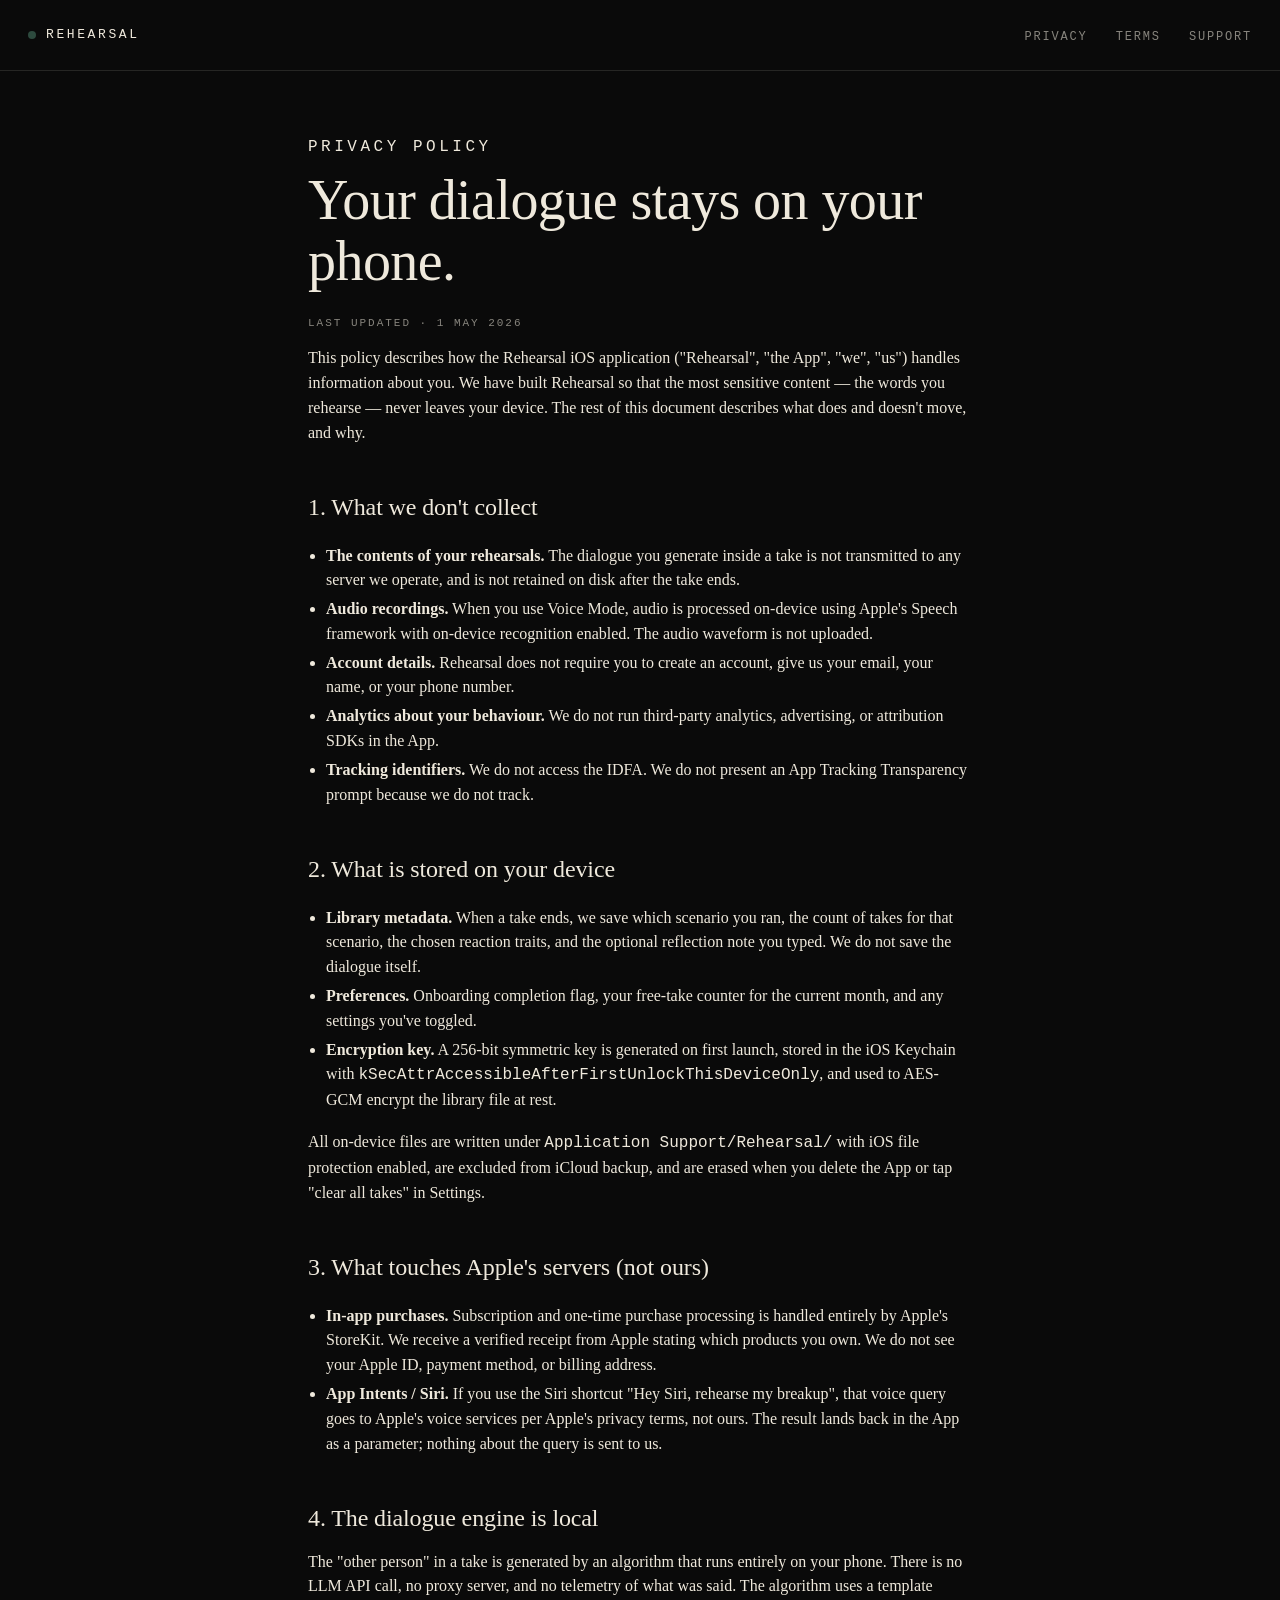
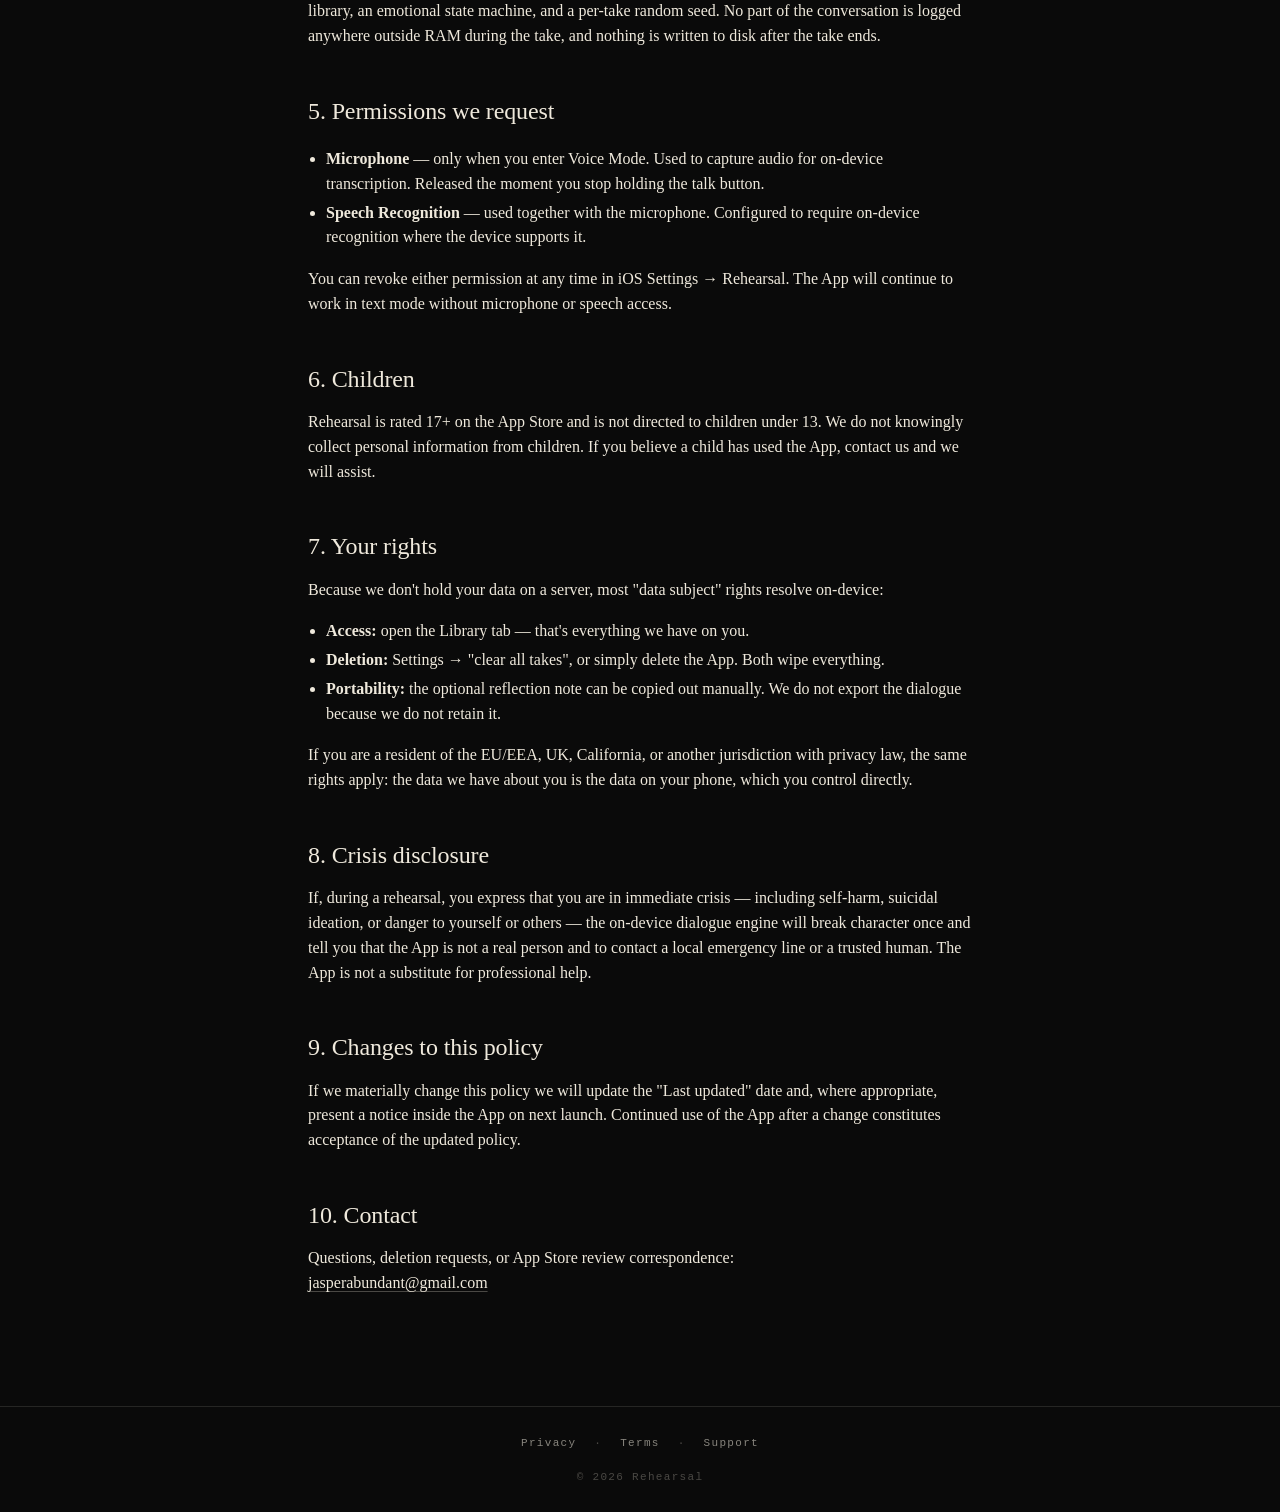
==== docs/privacy.html @ a245a1c9 "Rehearsal · privacy / terms / support pages for App Store review" ====
<!doctype html>
<html lang="en">
<head>
<meta charset="utf-8">
<meta name="viewport" content="width=device-width, initial-scale=1">
<title>Privacy Policy · Rehearsal</title>
<meta name="description" content="Privacy policy for the Rehearsal iOS app. Local-first. No cloud storage of dialogue.">
<link rel="stylesheet" href="style.css">
</head>
<body>

<header class="top">
  <a href="./" class="brand"><span class="dot"></span>rehearsal</a>
  <nav>
    <a href="privacy.html">Privacy</a>
    <a href="terms.html">Terms</a>
    <a href="support.html">Support</a>
  </nav>
</header>

<div class="wrap legal">

  <p class="eyebrow">privacy policy</p>
  <h1 class="headline">Your dialogue stays on your phone.</h1>
  <p class="updated">Last updated · 1 May 2026</p>

  <p>This policy describes how the Rehearsal iOS application ("Rehearsal", "the App", "we", "us") handles information about you. We have built Rehearsal so that the most sensitive content — the words you rehearse — never leaves your device. The rest of this document describes what does and doesn't move, and why.</p>

  <h2>1. What we don't collect</h2>
  <ul>
    <li><strong>The contents of your rehearsals.</strong> The dialogue you generate inside a take is not transmitted to any server we operate, and is not retained on disk after the take ends.</li>
    <li><strong>Audio recordings.</strong> When you use Voice Mode, audio is processed on-device using Apple's Speech framework with on-device recognition enabled. The audio waveform is not uploaded.</li>
    <li><strong>Account details.</strong> Rehearsal does not require you to create an account, give us your email, your name, or your phone number.</li>
    <li><strong>Analytics about your behaviour.</strong> We do not run third-party analytics, advertising, or attribution SDKs in the App.</li>
    <li><strong>Tracking identifiers.</strong> We do not access the IDFA. We do not present an App Tracking Transparency prompt because we do not track.</li>
  </ul>

  <h2>2. What is stored on your device</h2>
  <ul>
    <li><strong>Library metadata.</strong> When a take ends, we save which scenario you ran, the count of takes for that scenario, the chosen reaction traits, and the optional reflection note you typed. We do not save the dialogue itself.</li>
    <li><strong>Preferences.</strong> Onboarding completion flag, your free-take counter for the current month, and any settings you've toggled.</li>
    <li><strong>Encryption key.</strong> A 256-bit symmetric key is generated on first launch, stored in the iOS Keychain with <code>kSecAttrAccessibleAfterFirstUnlockThisDeviceOnly</code>, and used to AES-GCM encrypt the library file at rest.</li>
  </ul>
  <p class="dim">All on-device files are written under <code>Application Support/Rehearsal/</code> with iOS file protection enabled, are excluded from iCloud backup, and are erased when you delete the App or tap "clear all takes" in Settings.</p>

  <h2>3. What touches Apple's servers (not ours)</h2>
  <ul>
    <li><strong>In-app purchases.</strong> Subscription and one-time purchase processing is handled entirely by Apple's StoreKit. We receive a verified receipt from Apple stating which products you own. We do not see your Apple ID, payment method, or billing address.</li>
    <li><strong>App Intents / Siri.</strong> If you use the Siri shortcut "Hey Siri, rehearse my breakup", that voice query goes to Apple's voice services per Apple's privacy terms, not ours. The result lands back in the App as a parameter; nothing about the query is sent to us.</li>
  </ul>

  <h2>4. The dialogue engine is local</h2>
  <p>The "other person" in a take is generated by an algorithm that runs entirely on your phone. There is no LLM API call, no proxy server, and no telemetry of what was said. The algorithm uses a template library, an emotional state machine, and a per-take random seed. No part of the conversation is logged anywhere outside RAM during the take, and nothing is written to disk after the take ends.</p>

  <h2>5. Permissions we request</h2>
  <ul>
    <li><strong>Microphone</strong> — only when you enter Voice Mode. Used to capture audio for on-device transcription. Released the moment you stop holding the talk button.</li>
    <li><strong>Speech Recognition</strong> — used together with the microphone. Configured to require on-device recognition where the device supports it.</li>
  </ul>
  <p>You can revoke either permission at any time in iOS Settings → Rehearsal. The App will continue to work in text mode without microphone or speech access.</p>

  <h2>6. Children</h2>
  <p>Rehearsal is rated 17+ on the App Store and is not directed to children under 13. We do not knowingly collect personal information from children. If you believe a child has used the App, contact us and we will assist.</p>

  <h2>7. Your rights</h2>
  <p>Because we don't hold your data on a server, most "data subject" rights resolve on-device:</p>
  <ul>
    <li><strong>Access:</strong> open the Library tab — that's everything we have on you.</li>
    <li><strong>Deletion:</strong> Settings → "clear all takes", or simply delete the App. Both wipe everything.</li>
    <li><strong>Portability:</strong> the optional reflection note can be copied out manually. We do not export the dialogue because we do not retain it.</li>
  </ul>
  <p>If you are a resident of the EU/EEA, UK, California, or another jurisdiction with privacy law, the same rights apply: the data we have about you is the data on your phone, which you control directly.</p>

  <h2>8. Crisis disclosure</h2>
  <p>If, during a rehearsal, you express that you are in immediate crisis — including self-harm, suicidal ideation, or danger to yourself or others — the on-device dialogue engine will break character once and tell you that the App is not a real person and to contact a local emergency line or a trusted human. The App is not a substitute for professional help.</p>

  <h2>9. Changes to this policy</h2>
  <p>If we materially change this policy we will update the "Last updated" date and, where appropriate, present a notice inside the App on next launch. Continued use of the App after a change constitutes acceptance of the updated policy.</p>

  <h2>10. Contact</h2>
  <p>Questions, deletion requests, or App Store review correspondence:<br>
  <a href="mailto:jasperabundant@gmail.com">jasperabundant@gmail.com</a></p>

</div>

<footer class="bottom">
  <a href="privacy.html">Privacy</a> ·
  <a href="terms.html">Terms</a> ·
  <a href="support.html">Support</a>
  <br><br>
  © 2026 Rehearsal
</footer>

</body>
</html>
---- docs/style.css ----
/* Rehearsal · stage theme */
:root {
  --stage:        #0A0A0A;
  --cream:        #EFE9DC;
  --cream-dim:    rgba(239, 233, 220, 0.55);
  --cream-faint:  rgba(239, 233, 220, 0.28);
  --hairline:     rgba(239, 233, 220, 0.12);
  --house-red:    #8B2A2A;
  --curtain:      #2D4A3E;
}

* { box-sizing: border-box; }

html, body {
  margin: 0;
  padding: 0;
  background: var(--stage);
  color: var(--cream);
  font-family: -apple-system, BlinkMacSystemFont, "Segoe UI", "New York",
               Charter, Cambria, Georgia, serif;
  font-size: 17px;
  line-height: 1.55;
  -webkit-font-smoothing: antialiased;
  -moz-osx-font-smoothing: grayscale;
}

a {
  color: var(--cream);
  text-decoration: underline;
  text-underline-offset: 3px;
  text-decoration-color: var(--cream-faint);
}
a:hover { text-decoration-color: var(--cream); }

.mono {
  font-family: ui-monospace, "SF Mono", Menlo, Consolas, monospace;
  letter-spacing: 0.06em;
}

.serif {
  font-family: "New York", Charter, Cambria, Georgia, serif;
}

.eyebrow {
  font-family: ui-monospace, "SF Mono", Menlo, Consolas, monospace;
  font-size: 11px;
  letter-spacing: 0.22em;
  text-transform: uppercase;
  color: var(--cream-dim);
  margin: 0 0 10px;
}

.wrap {
  max-width: 720px;
  margin: 0 auto;
  padding: 64px 28px 96px;
}

.wrap-wide {
  max-width: 880px;
  margin: 0 auto;
  padding: 64px 28px 96px;
}

/* ── Top nav ── */

header.top {
  display: flex;
  align-items: center;
  justify-content: space-between;
  padding: 22px 28px;
  border-bottom: 0.5px solid var(--hairline);
}
header.top .brand {
  display: flex;
  align-items: center;
  gap: 10px;
  font-family: ui-monospace, "SF Mono", Menlo, Consolas, monospace;
  font-size: 13px;
  letter-spacing: 0.2em;
  text-transform: uppercase;
  color: var(--cream);
  text-decoration: none;
}
header.top .brand .dot {
  width: 8px; height: 8px;
  background: var(--curtain);
  border-radius: 50%;
}
header.top nav a {
  font-family: ui-monospace, "SF Mono", Menlo, Consolas, monospace;
  font-size: 12px;
  letter-spacing: 0.15em;
  text-transform: uppercase;
  color: var(--cream-dim);
  margin-left: 24px;
  text-decoration: none;
}
header.top nav a:hover { color: var(--cream); }

/* ── Headlines ── */

h1.headline {
  font-family: "New York", Charter, Cambria, Georgia, serif;
  font-weight: 400;
  font-size: clamp(36px, 5vw, 56px);
  line-height: 1.08;
  letter-spacing: -0.01em;
  margin: 0 0 24px;
}

h2 {
  font-family: "New York", Charter, Cambria, Georgia, serif;
  font-weight: 400;
  font-size: 24px;
  margin: 48px 0 12px;
  letter-spacing: -0.005em;
}

h3 {
  font-family: ui-monospace, "SF Mono", Menlo, Consolas, monospace;
  font-size: 11px;
  letter-spacing: 0.22em;
  text-transform: uppercase;
  color: var(--cream-dim);
  margin: 32px 0 8px;
}

p { margin: 0 0 14px; color: var(--cream); }
p.dim { color: var(--cream-dim); }

ul { padding-left: 18px; }
li { margin: 4px 0; }

hr {
  border: 0;
  height: 0.5px;
  background: var(--hairline);
  margin: 40px 0;
}

/* ── Hero ── */

.hero {
  text-align: center;
  padding: 96px 24px 56px;
  position: relative;
  overflow: hidden;
}
.hero .spotlight {
  position: absolute;
  inset: 0;
  background:
    radial-gradient(ellipse 50% 38% at 50% 30%,
      rgba(239,233,220,0.10), rgba(239,233,220,0) 70%);
  pointer-events: none;
}
.hero .tag {
  font-family: ui-monospace, "SF Mono", Menlo, Consolas, monospace;
  font-size: 11px;
  letter-spacing: 0.32em;
  text-transform: uppercase;
  color: var(--cream-dim);
  margin: 0 0 20px;
}
.hero h1 {
  font-family: "New York", Charter, Cambria, Georgia, serif;
  font-weight: 400;
  font-size: clamp(40px, 6vw, 72px);
  line-height: 1.05;
  margin: 0 0 16px;
  letter-spacing: -0.015em;
}
.hero .sub {
  font-size: 18px;
  color: var(--cream-dim);
  max-width: 480px;
  margin: 0 auto 28px;
}

/* ── Buttons ── */

.btn {
  display: inline-block;
  padding: 14px 24px;
  font-family: ui-monospace, "SF Mono", Menlo, Consolas, monospace;
  font-size: 13px;
  letter-spacing: 0.16em;
  text-transform: lowercase;
  text-decoration: none;
  border: 1px solid var(--cream);
  color: var(--cream);
  border-radius: 4px;
  transition: background 0.15s, color 0.15s;
}
.btn:hover { background: var(--cream); color: var(--stage); }
.btn.primary { background: var(--cream); color: var(--stage); }
.btn.primary:hover { background: transparent; color: var(--cream); }

/* ── Cards ── */

.cards {
  display: grid;
  grid-template-columns: repeat(auto-fit, minmax(240px, 1fr));
  gap: 12px;
  margin: 32px 0;
}
.card {
  border: 0.5px solid var(--hairline);
  border-radius: 8px;
  padding: 22px;
}
.card .num {
  font-family: ui-monospace, "SF Mono", Menlo, Consolas, monospace;
  font-size: 10px;
  letter-spacing: 0.2em;
  color: var(--cream-dim);
  margin-bottom: 14px;
}
.card .title {
  font-family: "New York", Charter, Cambria, Georgia, serif;
  font-size: 20px;
  margin: 0;
}
.card p {
  font-size: 14px;
  color: var(--cream-dim);
  margin: 8px 0 0;
}

/* ── Footer ── */

footer.bottom {
  border-top: 0.5px solid var(--hairline);
  padding: 28px;
  font-family: ui-monospace, "SF Mono", Menlo, Consolas, monospace;
  font-size: 11px;
  letter-spacing: 0.12em;
  color: var(--cream-faint);
  text-align: center;
}
footer.bottom a {
  color: var(--cream-dim);
  margin: 0 10px;
  text-decoration: none;
}
footer.bottom a:hover { color: var(--cream); }

/* ── Long-form legal text ── */

.legal p, .legal li { font-size: 16px; color: var(--cream); }
.legal h2 { margin-top: 44px; }
.legal .updated {
  font-family: ui-monospace, "SF Mono", Menlo, Consolas, monospace;
  font-size: 11px;
  letter-spacing: 0.18em;
  color: var(--cream-dim);
  text-transform: uppercase;
}

/* ── Tables (for plan list) ── */

table.plans {
  width: 100%;
  border-collapse: collapse;
  margin: 16px 0 24px;
}
table.plans td, table.plans th {
  padding: 12px 8px;
  text-align: left;
  border-bottom: 0.5px solid var(--hairline);
  font-size: 14px;
}
table.plans th {
  font-family: ui-monospace, "SF Mono", Menlo, Consolas, monospace;
  font-size: 10px;
  letter-spacing: 0.2em;
  text-transform: uppercase;
  color: var(--cream-dim);
  font-weight: 400;
}
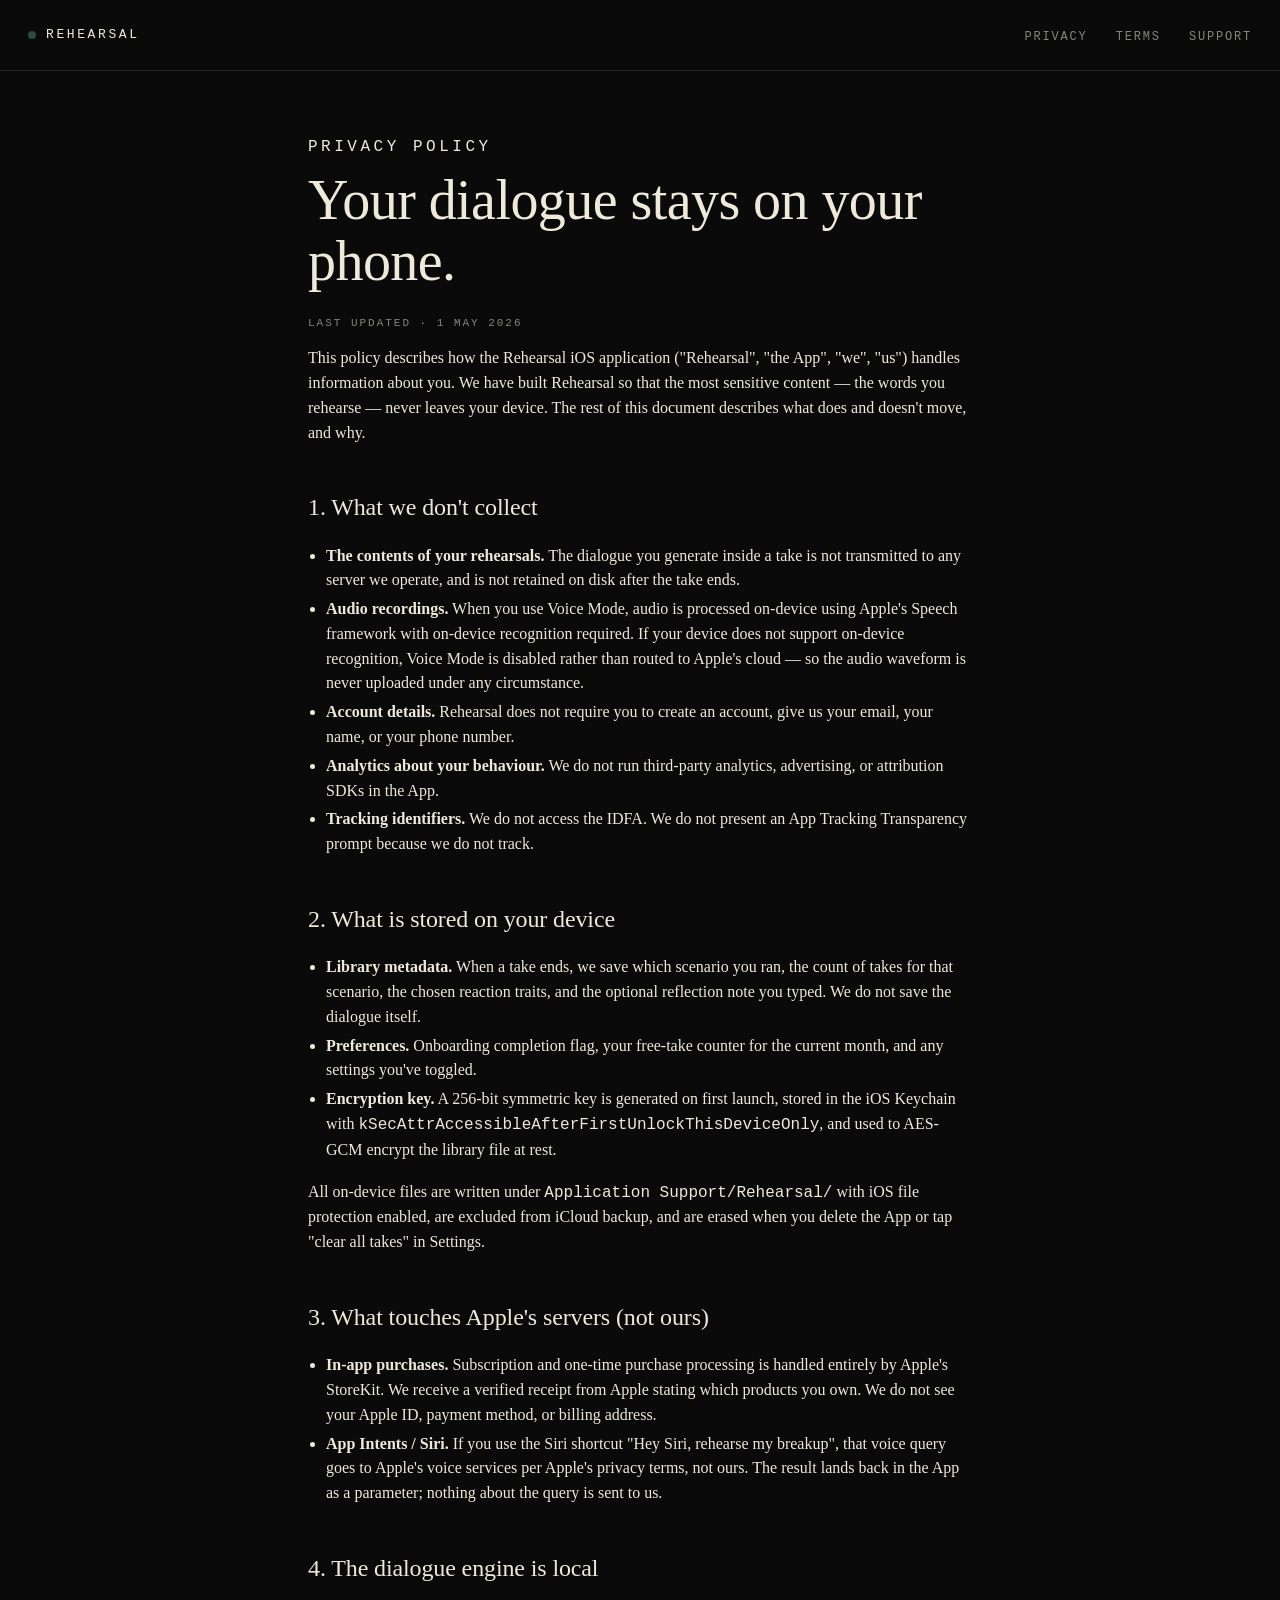
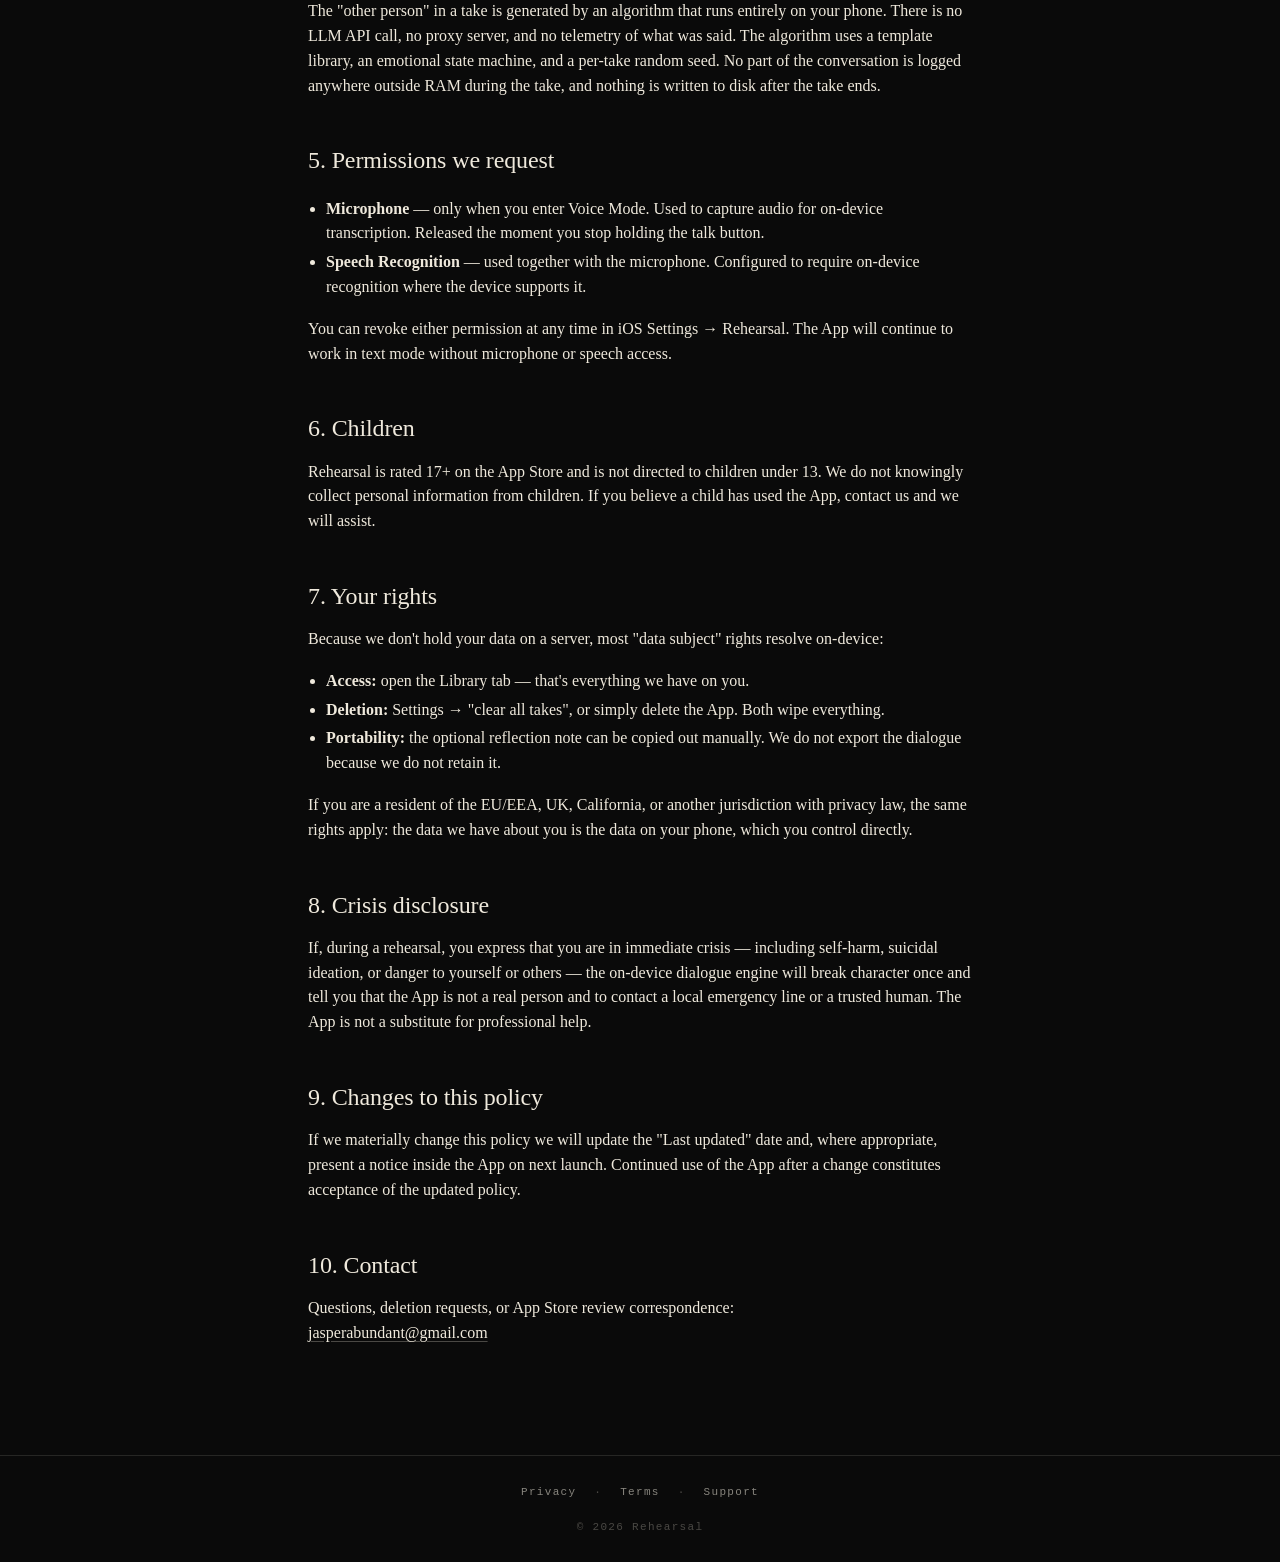
==== commit 56599bf6: "Privacy: clarify Voice Mode disables itself rather than fall back to cloud" ====
--- a/docs/privacy.html
+++ b/docs/privacy.html
@@ -29,7 +29,7 @@
   <h2>1. What we don't collect</h2>
   <ul>
     <li><strong>The contents of your rehearsals.</strong> The dialogue you generate inside a take is not transmitted to any server we operate, and is not retained on disk after the take ends.</li>
-    <li><strong>Audio recordings.</strong> When you use Voice Mode, audio is processed on-device using Apple's Speech framework with on-device recognition enabled. The audio waveform is not uploaded.</li>
+    <li><strong>Audio recordings.</strong> When you use Voice Mode, audio is processed on-device using Apple's Speech framework with on-device recognition required. If your device does not support on-device recognition, Voice Mode is disabled rather than routed to Apple's cloud — so the audio waveform is never uploaded under any circumstance.</li>
     <li><strong>Account details.</strong> Rehearsal does not require you to create an account, give us your email, your name, or your phone number.</li>
     <li><strong>Analytics about your behaviour.</strong> We do not run third-party analytics, advertising, or attribution SDKs in the App.</li>
     <li><strong>Tracking identifiers.</strong> We do not access the IDFA. We do not present an App Tracking Transparency prompt because we do not track.</li>
